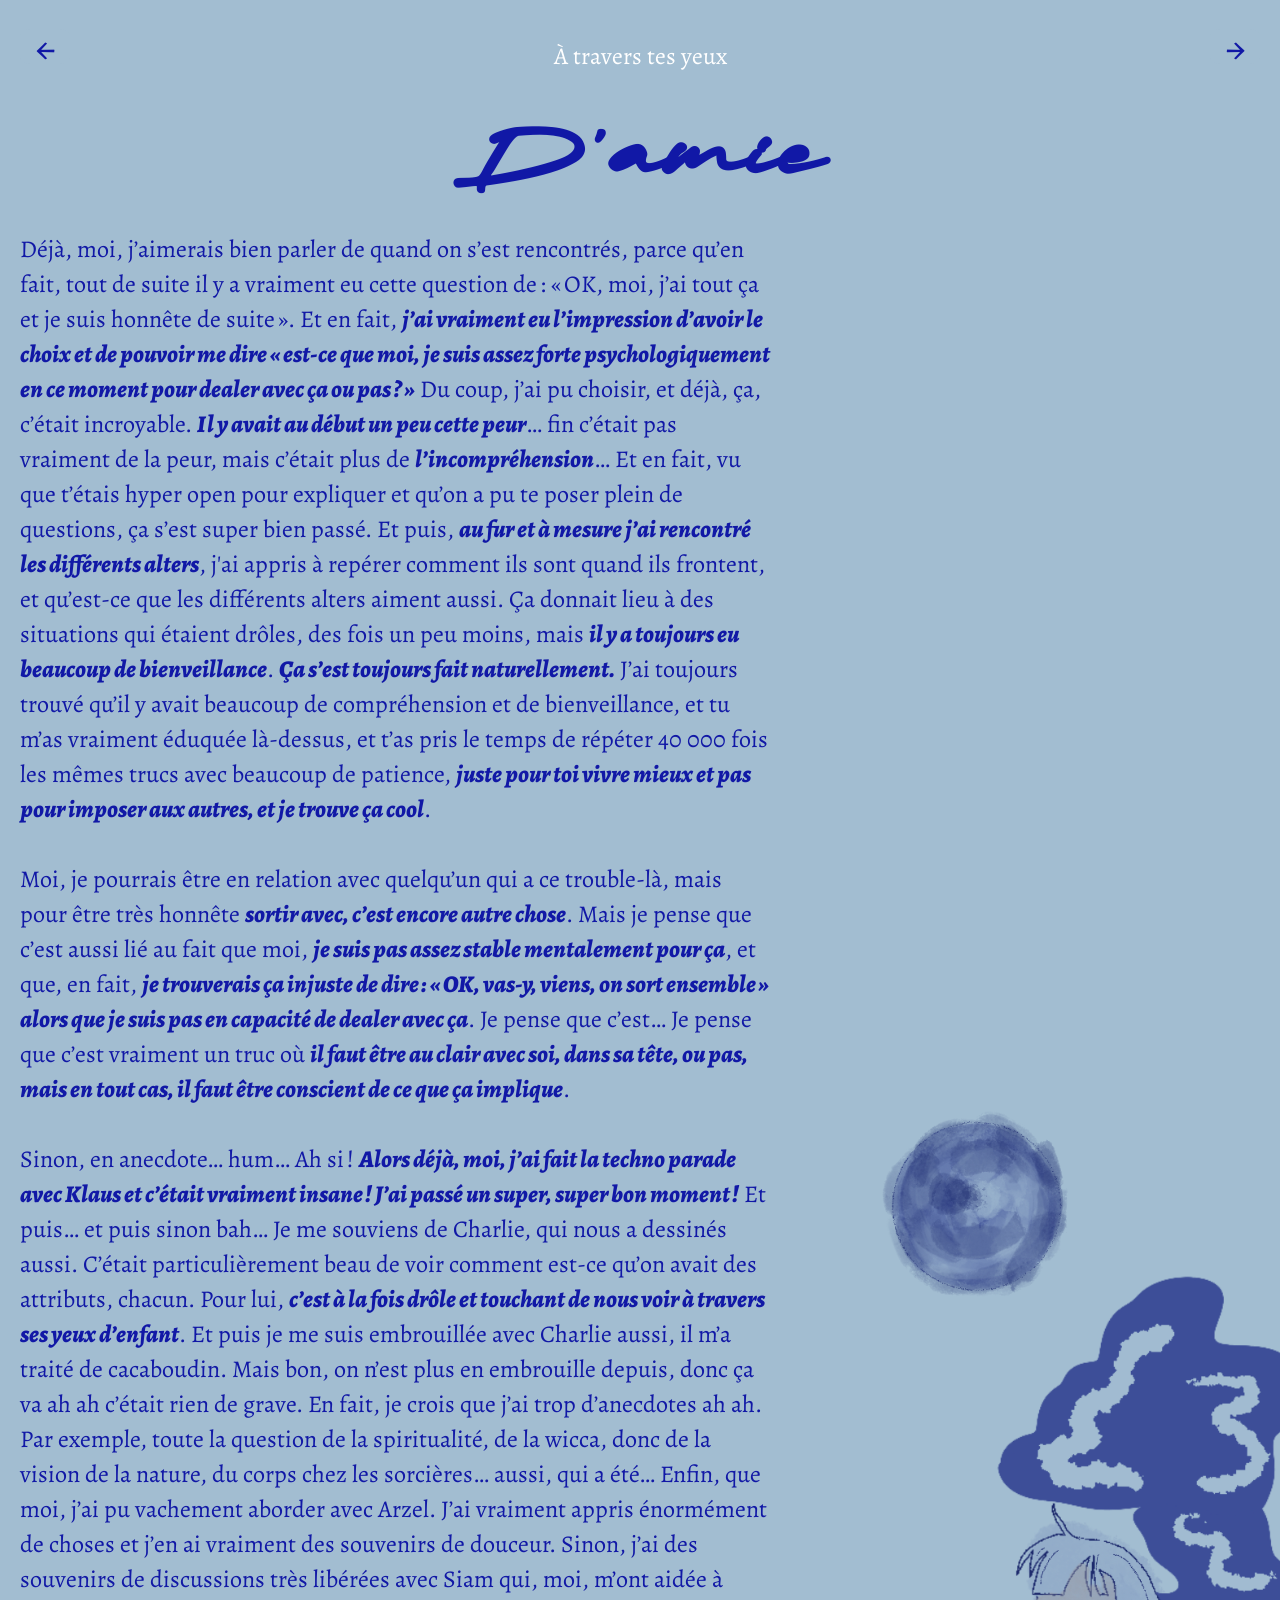
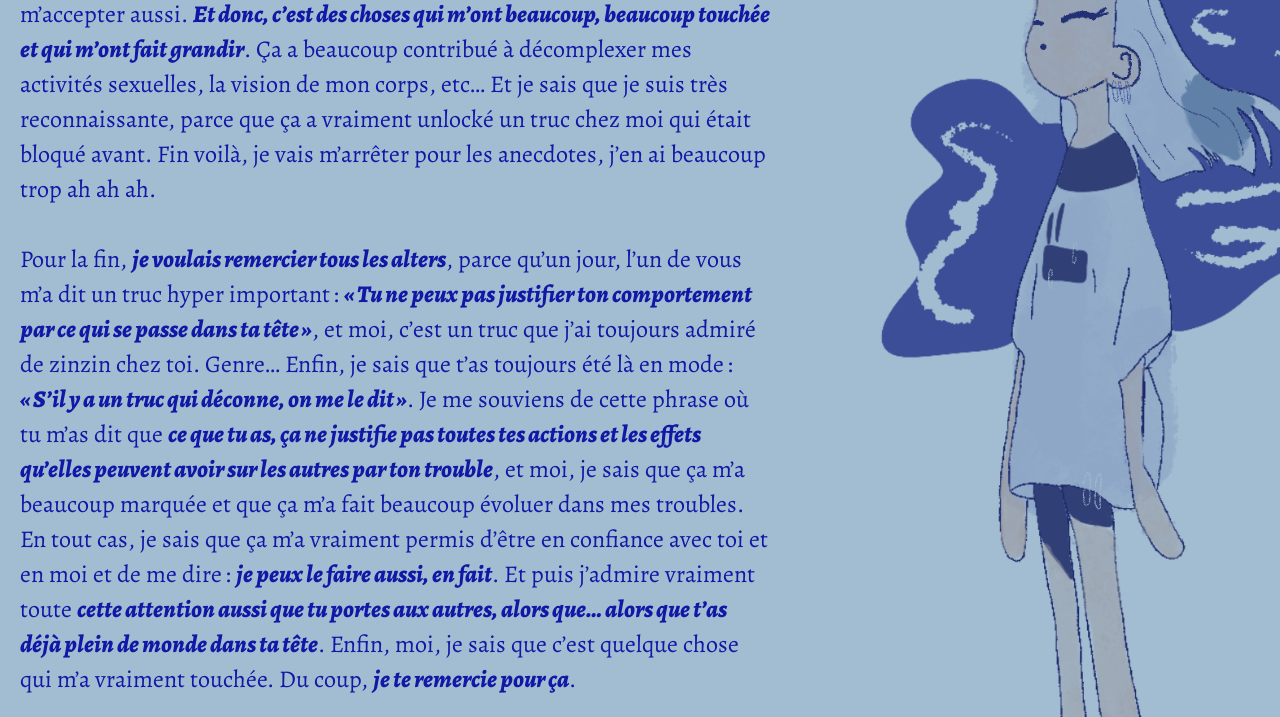
==== a_travers_tes_yeux/page3.html @ b47e45f9 "Add files via upload" ====
<!DOCTYPE html>
<html lang="fr">
<head>
    <meta charset="UTF-8">
    <meta name="viewport" content="width=device-width, initial-scale=1.0">
    <title>À travers tes yeux</title>
    <link rel="stylesheet" href="css/common.css">
    <link rel="stylesheet" href="css/page.css">
</head>

<body>

    <header>
        <button class=""><a href="page2.html">←</a></button>
        <h1 class="title"><a href="index.html">À travers tes yeux</a></h1>
        <button class=""><a href="page4.html">→</a></button>
    </header>
    <h2 class="subtitle">D’amie</h2>
    <main>
        <div class="content-container">
        <div class="text-container">
           
                
                <p> Déjà, moi, j’aimerais bien parler de quand on s’est rencontrés, parce qu’en fait, tout de suite il y a vraiment eu cette question 
                    de&#8239;: «&#8239;OK, moi, j’ai tout ça et je suis honnête de suite&#8239;».
                    Et en fait, <span class="bold-italic">j’ai vraiment eu l’impression d’avoir le choix et de pouvoir me dire «&#8239;est-ce que moi, je suis assez forte 
                    psychologiquement en ce moment pour dealer avec ça ou pas&#8239;?&#8239;»</span> Du coup, j’ai pu choisir, et déjà, ça, c’était incroyable. 
                    <span class="bold-italic">Il y avait au début un peu cette peur</span>… fin c’était pas vraiment de la peur, mais c’était plus de <span class="bold-italic">l’incompréhension</span>… Et en fait, 
                    vu que t’étais hyper open pour expliquer et qu’on a pu te poser plein de questions, ça s’est super bien passé.
                    Et puis, <span class="bold-italic">au fur et à mesure j’ai rencontré les différents alters</span>, j'ai appris à repérer 
                    comment ils sont quand ils frontent, et qu’est-ce que les différents alters aiment aussi. Ça donnait lieu à des situations qui étaient drôles, 
                    des fois un peu moins, mais <span class="bold-italic">il y a toujours eu beaucoup de bienveillance</span>. <span class="bold-italic">Ça s’est toujours fait naturellement.</span>
                    J’ai toujours trouvé qu’il y avait beaucoup de compréhension et de bienveillance, et tu m’as vraiment éduquée là-dessus, 
                    et t’as pris le temps de répéter 40 000 fois les mêmes trucs avec beaucoup de patience, <span class="bold-italic">juste pour toi vivre mieux 
                    et pas pour imposer aux autres, et je trouve ça cool</span>.</p>
                    
                    <p>Moi, je pourrais être en relation avec quelqu’un qui a ce trouble-là, mais pour être très honnête <span class="bold-italic">sortir avec, 
                    c’est encore autre chose</span>. Mais je pense que c’est aussi lié au fait que moi, <span class="bold-italic">je suis pas assez stable mentalement pour ça</span>, et que, 
                    en fait, <span class="bold-italic">je trouverais ça injuste de dire&#8239;: «&#8239;OK, vas-y, viens, on sort ensemble&#8239;» alors que je suis pas en capacité de dealer 
                    avec ça</span>. Je pense que c’est… Je pense que c’est vraiment un truc où <span class="bold-italic">il faut être au clair avec soi, dans sa tête, ou pas, 
                    mais en tout cas, il faut être conscient de ce que ça implique</span>.</p>
                    
                    <p> Sinon, en anecdote… hum… Ah si&#8239;! <span class="bold-italic">Alors déjà, moi, j’ai fait la techno parade avec Klaus et c’était vraiment insane&#8239;! 
                    J’ai passé un super, super bon moment&#8239;!</span>
                    Et puis… et puis sinon bah… Je me souviens de Charlie, qui nous a dessinés aussi. C’était particulièrement beau de voir comment est-ce qu’on avait des attributs, chacun. Pour lui, <span class="bold-italic">c’est à la fois drôle et touchant 
                    de nous voir à travers ses yeux d’enfant</span>.
                    Et puis je me suis embrouillée avec Charlie aussi, il m’a traité de cacaboudin. 
                    Mais bon, on n’est plus en embrouille depuis, donc ça va ah ah c’était rien de grave.
                    En fait, je crois que j’ai trop d’anecdotes ah ah. Par exemple, toute la question de la spiritualité, 
                    de la wicca, donc de la vision de la nature, du corps chez les sorcières… aussi, qui a été… 
                    Enfin, que moi, j’ai pu vachement aborder avec Arzel. J’ai vraiment appris énormément de choses et j’en ai vraiment des souvenirs 
                    de douceur.
                    Sinon, j’ai des souvenirs de discussions très libérées avec Siam qui, moi, m’ont aidée à m’accepter aussi. 
                    <span class="bold-italic">Et donc, c’est des choses qui m’ont beaucoup, beaucoup touchée et qui m’ont fait grandir</span>.
                    Ça a beaucoup contribué à décomplexer mes activités sexuelles, la vision de mon corps, etc… 
                    Et je sais que je suis très reconnaissante, parce que ça a vraiment unlocké un truc chez moi qui était bloqué avant.
                    Fin voilà, je vais m’arrêter pour les anecdotes, j’en ai beaucoup trop ah ah ah.</p>
                    
                    <p>Pour la fin, <span class="bold-italic">je voulais remercier tous les alters</span>, parce qu’un jour, l’un de vous m’a dit un truc hyper important&#8239;: 
                    <span class="bold-italic">«&#8239;Tu ne peux pas justifier ton comportement par ce qui se passe dans ta tête&#8239;»</span>, et moi, 
                    c’est un truc que j’ai toujours admiré de zinzin chez toi. Genre… Enfin, je sais que t’as toujours été là en mode&#8239;: 
                    <span class="bold-italic">«&#8239;S’il y a un truc qui déconne, on me le dit&#8239;»</span>.
                    Je me souviens de cette phrase où tu m’as dit que <span class="bold-italic">ce que tu as, ça ne justifie pas toutes tes actions et les effets qu’elles 
                    peuvent avoir sur les autres par ton trouble</span>, et moi, je sais que ça m’a beaucoup marquée et que ça m’a fait beaucoup évoluer 
                    dans mes troubles. 
                    En tout cas, je sais que ça m’a vraiment permis d’être en confiance avec toi et en moi et de me dire&#8239;: <span class="bold-italic">je peux le faire aussi, en fait</span>.
                    Et puis j’admire vraiment toute <span class="bold-italic">cette attention aussi que tu portes aux autres, alors que… 
                    alors que t’as déjà plein de monde dans ta tête</span>.
                    Enfin, moi, je sais que c’est quelque chose qui m’a vraiment touchée.
                    Du coup, <span class="bold-italic">je te remercie pour ça</span>.</p>
                    
                
       
</div>
<div class="image-container vbottom hright">
    <img src="src/img/image3.png" alt="imageamie">
</div>
</div>
    </main>

</body>
</html>
---- a_travers_tes_yeux/css/common.css ----
@font-face {
    font-family: 'Alegreya';
    src: url('../src/fonts/Alegreya-Regular.ttf') format('truetype');
    font-weight: normal;
    font-style: normal;
}
@font-face {
    font-family: 'Alegreya';
    src: url('../src/fonts/Alegreya-Italic.ttf') format('truetype');
    font-weight: normal;
    font-style: italic;
}

@font-face {
    font-family: 'Mayonice';
    src: url('../src/fonts/Mayonice.ttf') format('truetype');
    font-weight: normal;
    font-style: normal;
}

:root{
    --clr-background: #a2bdd1;
    --clr-text: #1118a6;
}

*{
    margin: 0;
    padding: 0;
    box-sizing: border-box;
}

html,
body{
    font-family: "Alegreya", serif;
    color: var(--clr-text);
    background-color: var(--clr-background);
}

/* MENU */
header{
    padding: 20px;
    display: flex;
    align-items: center;
    align-content: center;
    justify-content: space-between;
}

header button {
    display: block;
    border: none;
    background: #a2bdd1; 
    font-size: 40px;
    width: 50px; /* Largeur du cercle */
    height: 35px; /* Hauteur du cercle */
    border-radius: 20%; /* Cercle */
    display: flex;
    align-items: center;
    justify-content: center;
    cursor: pointer;
    position: relative; /* Assurez-vous qu'ils sont bien positionnés */
    z-index: 10; /* Plus haut que les autres éléments */
}


header button a {
    font-family: "Alegreya", serif;
    color: var(--clr-text);
    text-decoration: none;
    position: relative;
    z-index: 11; /* S'assurer de la visibilité */
}

header button.novisible{
    opacity: 0;
    visibility: hidden;
}


header h1{
    font-size: 24px;
    margin-top: 20px;
    font-weight: normal;
}
header h1 a {
    color: #fff;
    text-decoration: none;
}
---- a_travers_tes_yeux/css/page.css ----
@font-face {
    font-family: 'Alegreya';
    src: url('../src/fonts/Alegreya-Regular.ttf') format('truetype');
    font-weight: 400;
    font-style: normal;
}

@font-face {
    font-family: 'Alegreya';
    src: url('../src/fonts/Alegreya-ExtraBoldItalic.ttf') format('truetype');
    font-weight: 800;
    font-style: italic;
}

@font-face {
    font-family: 'Mayonice';
    src: url('../src/fonts/Mayonice.ttf') format('truetype');
    font-weight: 400;
    font-style: normal;
}

* {
    margin: 0;
    padding: 0;
    box-sizing: border-box;
}

body {
    font-family: 'Alegreya', serif;
    font-size: 1.5em;
    width: 100%;
    overflow-x: hidden;
}

main{
    width: 100%;
}
.content-container{
    width: 100%;
    padding: 20px;
    display: grid;
    grid-template-columns: 2fr 1fr;
    gap: 20px;
}
.text-container{
    max-width: 750px;
}

p {
    margin-bottom: 35px;
    line-height: 35px;
}
p:last-child{
    margin-bottom: 0;
}

.bold-italic {
    font-family: 'Alegreya', serif;
    font-weight: 800;
    font-style: italic;
    color: #1118a6;
}

.subtitle {
    font-family: 'Mayonice', sans-serif;
    font-size: 4em;
    color: #1118a6;
    text-align: center;
    margin-top: 10px;
}

.image-container{
    display: flex;
    flex-direction: column;
    align-items: center;
}

.image-container img{
    display: block;
    width: 100%;
    max-width: 800px;
    aspect-ratio: 1/3;

    object-fit: contain;

    mix-blend-mode: multiply;
}
.image-container img.square{
    aspect-ratio: 1/1;
}

.image-container.vcenter{
    justify-content: center;
}
.image-container.vbottom{
    justify-content: flex-end;
}
.image-container.vbottom img{
    transform: translateY(20px);
}   
.image-container.hright img{
    transform: translateX(20px);
}
.image-container.vbottom.hright img{
    transform: translateX(20px) translateY(20px);
}



@media  screen and (max-width: 700px) {
    body{
        background-color: #a2bdd1;
    }

    .content-container{
        grid-template-columns: 1fr;
    }
    .text-container{
        font-size: 6Vw;
        line-height: 6vw;
    }
    .subtitle {
        font-size: 12Vw;
        line-height: 12.2vw;
    }

}
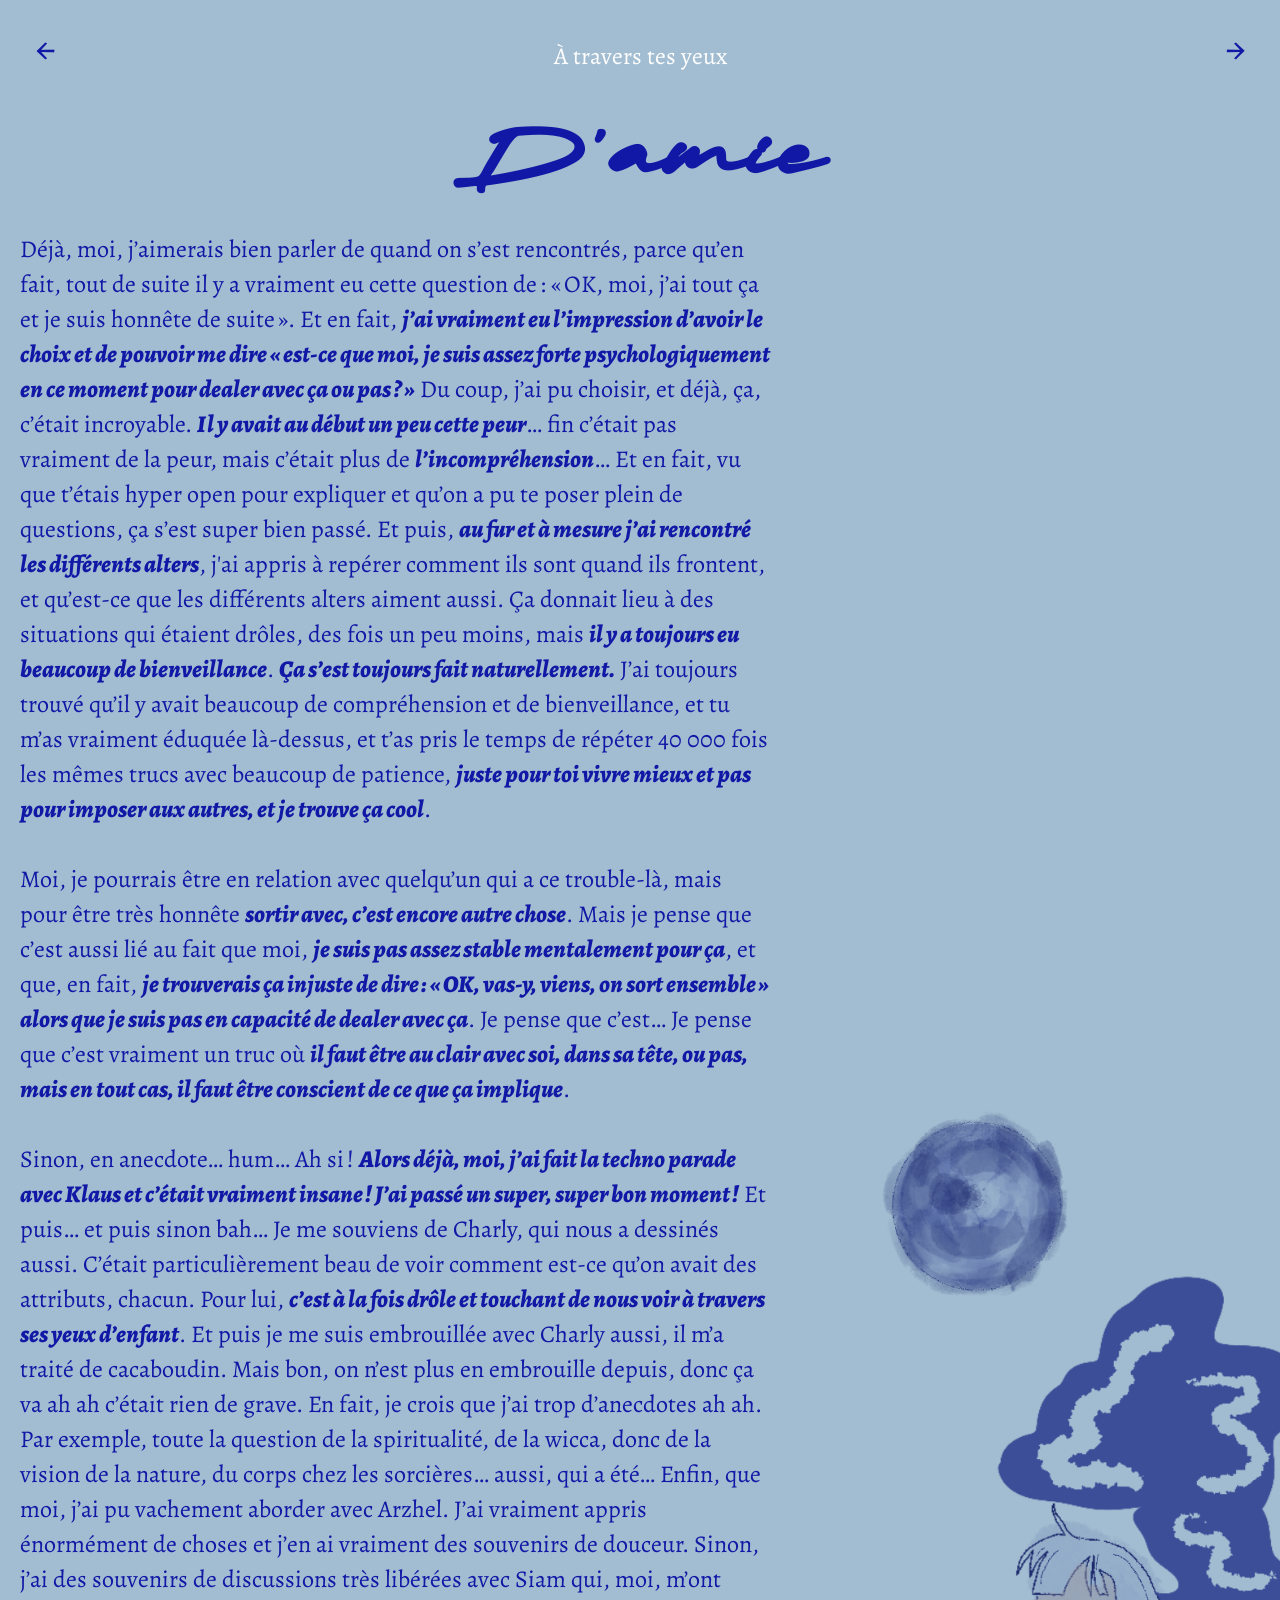
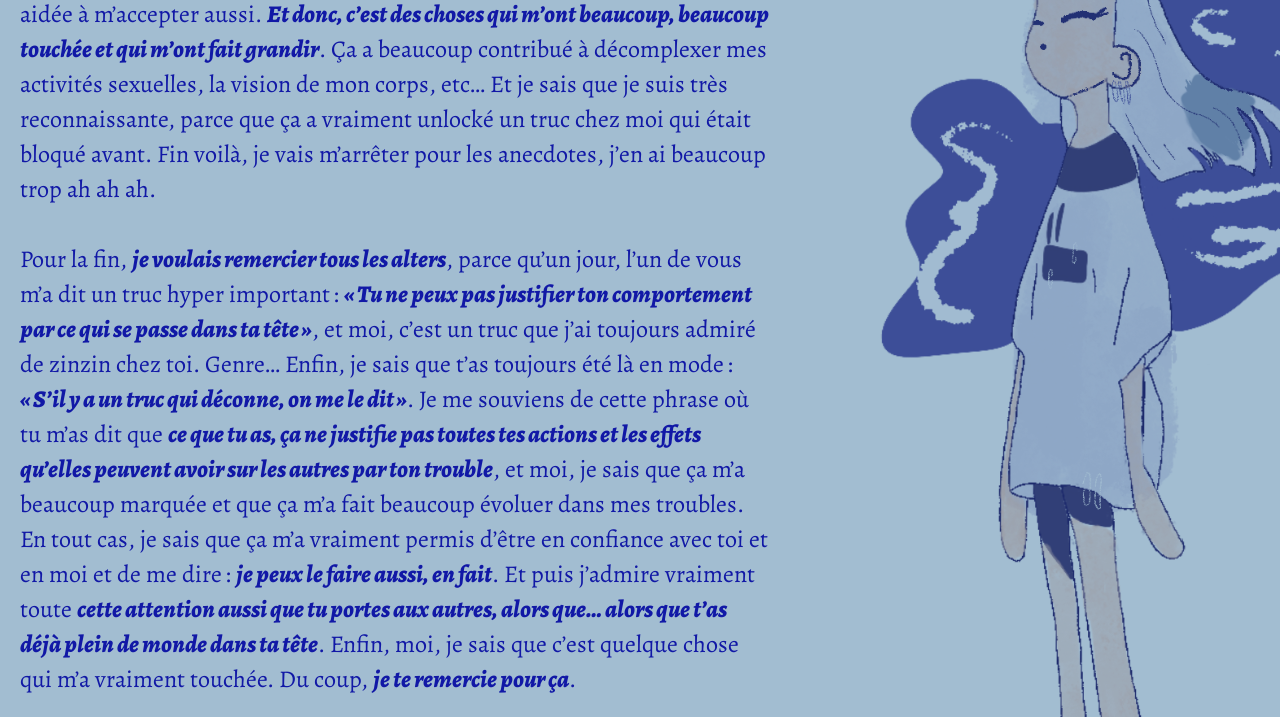
==== commit af6d7793: "Update page3.html" ====
--- a/a_travers_tes_yeux/page3.html
+++ b/a_travers_tes_yeux/page3.html
@@ -42,13 +42,13 @@
                     
                     <p> Sinon, en anecdote… hum… Ah si&#8239;! <span class="bold-italic">Alors déjà, moi, j’ai fait la techno parade avec Klaus et c’était vraiment insane&#8239;! 
                     J’ai passé un super, super bon moment&#8239;!</span>
-                    Et puis… et puis sinon bah… Je me souviens de Charlie, qui nous a dessinés aussi. C’était particulièrement beau de voir comment est-ce qu’on avait des attributs, chacun. Pour lui, <span class="bold-italic">c’est à la fois drôle et touchant 
+                    Et puis… et puis sinon bah… Je me souviens de Charly, qui nous a dessinés aussi. C’était particulièrement beau de voir comment est-ce qu’on avait des attributs, chacun. Pour lui, <span class="bold-italic">c’est à la fois drôle et touchant 
                     de nous voir à travers ses yeux d’enfant</span>.
-                    Et puis je me suis embrouillée avec Charlie aussi, il m’a traité de cacaboudin. 
+                    Et puis je me suis embrouillée avec Charly aussi, il m’a traité de cacaboudin. 
                     Mais bon, on n’est plus en embrouille depuis, donc ça va ah ah c’était rien de grave.
                     En fait, je crois que j’ai trop d’anecdotes ah ah. Par exemple, toute la question de la spiritualité, 
                     de la wicca, donc de la vision de la nature, du corps chez les sorcières… aussi, qui a été… 
-                    Enfin, que moi, j’ai pu vachement aborder avec Arzel. J’ai vraiment appris énormément de choses et j’en ai vraiment des souvenirs 
+                    Enfin, que moi, j’ai pu vachement aborder avec Arzhel. J’ai vraiment appris énormément de choses et j’en ai vraiment des souvenirs 
                     de douceur.
                     Sinon, j’ai des souvenirs de discussions très libérées avec Siam qui, moi, m’ont aidée à m’accepter aussi. 
                     <span class="bold-italic">Et donc, c’est des choses qui m’ont beaucoup, beaucoup touchée et qui m’ont fait grandir</span>.
@@ -79,4 +79,4 @@
     </main>
 
 </body>
-</html>+</html>
